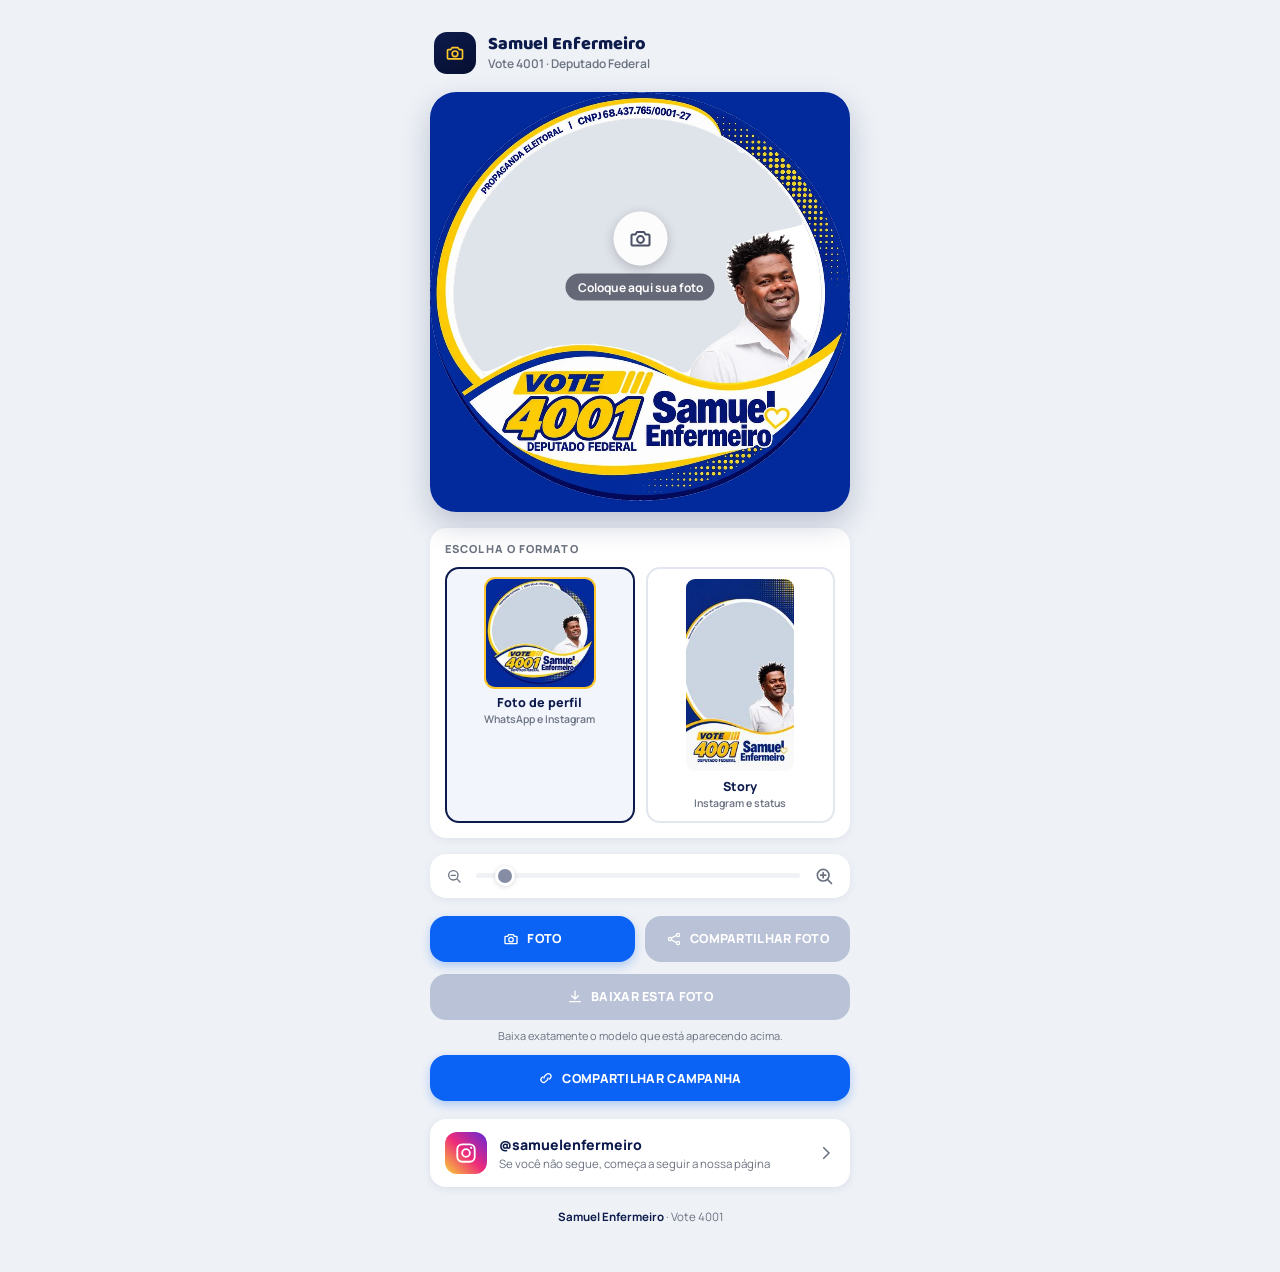
==== index.html @ 2510e33b "Borda do vazado tracada em vez de preenchida, nas duas molduras O serrilhado que aparecia como "cort" ====
<!doctype html>
<html lang="pt-BR">
<head>
<meta charset="utf-8">
<title>Samuel Enfermeiro</title>
<meta name="viewport" content="width=device-width, initial-scale=1, viewport-fit=cover">
<link rel="stylesheet" href="https://fonts.googleapis.com/css2?family=Baloo+2:wght@600;700;800&family=Manrope:wght@400;500;600;700;800&display=swap">
<style>
  :root {
    --navy: #0d1b4c;
    --navy-deep: #060f30;
    --gold: #ffc72c;
    --blue: #0b63f6;
    --ink: #16192b;
    --muted: #6b7280;
    --paper: #eef1f6;
    --card: #ffffff;
    --ring: #e2e6ee;
  }
  * { box-sizing: border-box; -webkit-tap-highlight-color: transparent; }
  html, body { margin: 0; padding: 0; }
  body {
    background: var(--paper);
    color: var(--ink);
    font-family: 'Manrope', system-ui, sans-serif;
    min-height: 100vh;
    display: flex;
    justify-content: center;
    padding: 28px 16px 48px 16px;
  }
  .app {
    width: 100%;
    max-width: 420px;
  }
  .masthead {
    display: flex;
    align-items: center;
    gap: 12px;
    padding: 4px 4px 18px 4px;
  }
  .badge {
    width: 42px; height: 42px; border-radius: 13px; flex-shrink: 0;
    background: linear-gradient(150deg, var(--navy), var(--navy-deep));
    display: flex; align-items: center; justify-content: center;
  }
  .badge svg { color: var(--gold); }
  .masthead-name { font-family: 'Baloo 2', sans-serif; font-weight: 800; font-size: 18px; color: var(--navy); line-height: 1.15; }
  .masthead-tag { font-size: 12px; font-weight: 600; color: var(--muted); margin-top: 1px; }

  .stage {
    position: relative;
    width: 100%;
    aspect-ratio: 1 / 1;
    border-radius: 26px;
    overflow: hidden;
    background: var(--card);
    box-shadow: 0 12px 30px rgba(13,27,76,0.22);
  }
  .stage canvas { position: absolute; inset: 0; width: 100%; height: 100%; touch-action: none; }
  .stage.has-photo canvas { cursor: grab; }
  .stage.dragging canvas { cursor: grabbing; }

  .hint-overlay {
    position: absolute; inset: 0; display: flex; align-items: center; justify-content: center;
    cursor: pointer;
  }
  .hint {
    position: absolute; left: 50%; top: 39%; transform: translate(-50%, -50%);
    display: flex; flex-direction: column; align-items: center; gap: 8px;
  }
  .hint-icon {
    width: 54px; height: 54px; border-radius: 50%;
    background: rgba(255,255,255,0.9);
    display: flex; align-items: center; justify-content: center;
    color: #4a5164;
    box-shadow: 0 3px 12px rgba(0,0,0,0.2);
  }
  .hint-text {
    font-size: 12px; font-weight: 700; color: #fff;
    background: rgba(20,24,44,0.6);
    padding: 5px 12px; border-radius: 999px;
  }

  .zoom-row {
    display: flex; align-items: center; gap: 12px;
    margin-top: 16px; background: var(--card);
    border-radius: 16px; padding: 12px 16px;
    box-shadow: 0 2px 8px rgba(13,27,76,0.06);
  }
  .zoom-row svg { color: var(--muted); flex-shrink: 0; }
  .zoom-row input[type="range"] {
    flex: 1; -webkit-appearance: none; appearance: none;
    height: 5px; border-radius: 999px; background: var(--ring); outline: none;
  }
  .zoom-row input[type="range"]::-webkit-slider-thumb {
    -webkit-appearance: none; appearance: none;
    width: 20px; height: 20px; border-radius: 50%;
    background: var(--navy); border: 3px solid #fff;
    box-shadow: 0 1px 4px rgba(0,0,0,0.3); cursor: pointer;
  }
  .zoom-row input[type="range"]::-moz-range-thumb {
    width: 20px; height: 20px; border-radius: 50%;
    background: var(--navy); border: 3px solid #fff;
    box-shadow: 0 1px 4px rgba(0,0,0,0.3); cursor: pointer;
  }
  .zoom-row input:disabled { opacity: 0.5; }

  .btn-row { display: flex; gap: 10px; margin-top: 18px; }
  .btn {
    font-family: 'Manrope', sans-serif; font-weight: 800; font-size: 12.5px;
    letter-spacing: 0.3px; color: #fff; background: var(--blue);
    border: none; border-radius: 16px; padding: 15px 10px;
    display: flex; align-items: center; justify-content: center; gap: 8px;
    text-align: center; line-height: 1.2; text-transform: uppercase;
    box-shadow: 0 4px 10px rgba(11,99,246,0.28);
    cursor: pointer; user-select: none; -webkit-user-select: none;
  }
  .btn-row .btn { flex: 1; }
  .btn-full { width: 100%; margin-top: 12px; }
  .download-caption {
    font-size: 11px; color: var(--muted); text-align: center;
    margin-top: 8px; line-height: 1.4;
  }
  .btn-ghost {
    background: var(--card); color: var(--navy);
    border: 1.5px solid var(--ring); box-shadow: 0 2px 8px rgba(13,27,76,0.08);
  }
  .btn-ghost svg { color: var(--navy); }
  .btn-ghost:disabled { background: #f1f3f8; color: #a8b0c2; border-color: transparent; box-shadow: none; }
  .btn-ghost:disabled svg { color: #a8b0c2; }
  .btn-row-alt { margin-top: 10px; }

  .estilos {
    margin-top: 16px; background: var(--card); border-radius: 16px;
    padding: 13px 15px 15px; box-shadow: 0 2px 8px rgba(13,27,76,0.06);
  }
  .estilos-rotulo {
    display: block; font-size: 11px; font-weight: 800; letter-spacing: 0.1em;
    text-transform: uppercase; color: var(--muted); margin-bottom: 11px;
  }
  .estilos-opcoes { display: flex; gap: 11px; }
  .estilo {
    flex: 1; display: flex; flex-direction: column; align-items: center; gap: 8px;
    font-family: 'Manrope', sans-serif; font-weight: 800; font-size: 12.5px;
    color: var(--navy); background: #fff; border: 2px solid var(--ring);
    border-radius: 14px; padding: 10px 8px 11px; cursor: pointer;
  }
  .estilo img {
    width: 100%; max-width: 108px; height: auto; border-radius: 9px;
    background: #eef1f6; display: block;
  }
  .estilo.ativo { border-color: var(--navy); background: #f2f5fc; }
  .estilo.ativo img { box-shadow: 0 0 0 2px var(--gold); }
  .estilo span { display: block; line-height: 1.25; }
  .estilo small {
    display: block; font-weight: 600; font-size: 10.5px; color: var(--muted);
    margin-top: 2px; letter-spacing: 0;
  }
  .estilo:active { transform: translateY(1px); }

  .ig-card {
    display: flex; align-items: center; gap: 12px;
    margin-top: 18px; padding: 13px 15px;
    background: var(--card); border-radius: 16px;
    box-shadow: 0 2px 8px rgba(13,27,76,0.08);
    text-decoration: none; color: inherit;
    cursor: pointer; user-select: none; -webkit-user-select: none;
  }
  .ig-card:active { transform: translateY(1px); }
  .ig-icon {
    width: 42px; height: 42px; border-radius: 12px; flex-shrink: 0; color: #fff;
    background: linear-gradient(45deg, #f9ce34 0%, #ee2a7b 50%, #6228d7 100%);
    display: flex; align-items: center; justify-content: center;
  }
  .ig-text { flex: 1; min-width: 0; }
  .ig-handle { font-weight: 800; font-size: 14px; color: var(--navy); }
  .ig-cta { font-size: 11.5px; color: var(--muted); margin-top: 2px; line-height: 1.35; }
  .ig-chev { color: var(--muted); flex-shrink: 0; }
  .btn:disabled {
    background: #b9c2d6; box-shadow: none; cursor: not-allowed;
  }
  .btn:not(:disabled):active { transform: translateY(1px); }
  input[type="file"] { display: none; }

  .footer {
    text-align: center; margin-top: 22px;
    font-size: 11.5px; color: var(--muted);
  }
  .footer strong { color: var(--navy); }

  .toast {
    position: fixed; left: 50%; bottom: 28px; transform: translateX(-50%) translateY(20px);
    background: var(--navy); color: #fff; font-size: 13px; font-weight: 700;
    padding: 12px 20px; border-radius: 999px; box-shadow: 0 8px 20px rgba(0,0,0,0.25);
    opacity: 0; pointer-events: none; transition: opacity 0.25s ease, transform 0.25s ease;
    z-index: 10;
  }
  .toast.show { opacity: 1; transform: translateX(-50%) translateY(0); }

  @media (prefers-reduced-motion: reduce) {
    .toast { transition: none; }
  }
</style>
</head>
<body>
<div class="app">
  <div class="masthead">
    <div class="badge">
      <svg width="20" height="20" viewBox="0 0 24 24" fill="none" stroke="currentColor" stroke-width="2" stroke-linecap="round" stroke-linejoin="round">
        <path d="M4 8h3l1.5-2.5h7L17 8h3a1 1 0 0 1 1 1v9a1 1 0 0 1-1 1H4a1 1 0 0 1-1-1V9a1 1 0 0 1 1-1Z"/>
        <circle cx="12" cy="13" r="3.4"/>
      </svg>
    </div>
    <div>
      <div class="masthead-name">Samuel Enfermeiro</div>
      <div class="masthead-tag">Vote 4001 · Deputado Federal</div>
    </div>
  </div>

  <div class="stage" id="stage">
    <canvas id="canvas" width="1080" height="1080"></canvas>
    <label class="hint-overlay" id="hintOverlay" for="fileInput">
      <div class="hint" id="hint">
        <div class="hint-icon">
          <svg width="24" height="24" viewBox="0 0 24 24" fill="none" stroke="currentColor" stroke-width="2" stroke-linecap="round" stroke-linejoin="round">
            <path d="M4 8h3l1.5-2.5h7L17 8h3a1 1 0 0 1 1 1v9a1 1 0 0 1-1 1H4a1 1 0 0 1-1-1V9a1 1 0 0 1 1-1Z"/>
            <circle cx="12" cy="13" r="3.4"/>
          </svg>
        </div>
        <div class="hint-text">Coloque aqui sua foto</div>
      </div>
    </label>
  </div>

  <div class="estilos" role="radiogroup" aria-label="Formato da foto">
    <span class="estilos-rotulo">Escolha o formato</span>
    <div class="estilos-opcoes">
      <button type="button" class="estilo ativo" data-moldura="0" role="radio" aria-checked="true">
        <img src="[data-uri]" alt="">
        <span>Foto de perfil<small>WhatsApp e Instagram</small></span>
      </button>
      <button type="button" class="estilo" data-moldura="1" role="radio" aria-checked="false">
        <img src="[data-uri]" alt="">
        <span>Story<small>Instagram e status</small></span>
      </button>
    </div>
  </div>

  <div class="zoom-row">
    <svg width="16" height="16" viewBox="0 0 24 24" fill="none" stroke="currentColor" stroke-width="2" stroke-linecap="round" stroke-linejoin="round">
      <circle cx="11" cy="11" r="7"/><path d="M21 21l-4.3-4.3M8 11h6"/>
    </svg>
    <input type="range" id="zoom" min="100" max="260" value="110" disabled>
    <svg width="20" height="20" viewBox="0 0 24 24" fill="none" stroke="currentColor" stroke-width="2" stroke-linecap="round" stroke-linejoin="round">
      <circle cx="11" cy="11" r="7"/><path d="M21 21l-4.3-4.3M11 8v6M8 11h6"/>
    </svg>
  </div>

  <div class="btn-row">
    <label class="btn" id="photoBtn" for="fileInput">
      <svg width="16" height="16" viewBox="0 0 24 24" fill="none" stroke="currentColor" stroke-width="2" stroke-linecap="round" stroke-linejoin="round">
        <path d="M4 8h3l1.5-2.5h7L17 8h3a1 1 0 0 1 1 1v9a1 1 0 0 1-1 1H4a1 1 0 0 1-1-1V9a1 1 0 0 1 1-1Z"/>
        <circle cx="12" cy="13" r="3.4"/>
      </svg>
      <span id="photoBtnLabel">Foto</span>
    </label>
    <button class="btn" id="shareBtn" disabled>
      <svg width="16" height="16" viewBox="0 0 24 24" fill="none" stroke="currentColor" stroke-width="2" stroke-linecap="round" stroke-linejoin="round">
        <circle cx="6" cy="12" r="2.4"/><circle cx="18" cy="6" r="2.4"/><circle cx="18" cy="18" r="2.4"/>
        <path d="M8.1 10.8l7.8-4.4M8.1 13.2l7.8 4.4"/>
      </svg>
      Compartilhar foto
    </button>
  </div>

  <button class="btn btn-full" id="downloadBtn" disabled>
    <svg width="16" height="16" viewBox="0 0 24 24" fill="none" stroke="currentColor" stroke-width="2" stroke-linecap="round" stroke-linejoin="round">
      <path d="M12 3v12M7 10l5 5 5-5M4 19h16"/>
    </svg>
    Baixar esta foto
  </button>
  <div class="download-caption">Baixa exatamente o modelo que está aparecendo acima.</div>

  <button class="btn btn-full" id="campaignBtn">
    <svg width="16" height="16" viewBox="0 0 24 24" fill="none" stroke="currentColor" stroke-width="2" stroke-linecap="round" stroke-linejoin="round">
      <path d="M9 12a4 4 0 0 1 1.2-2.9l2.5-2.5a4 4 0 1 1 5.7 5.7l-1.4 1.4"/>
      <path d="M15 12a4 4 0 0 1-1.2 2.9l-2.5 2.5a4 4 0 1 1-5.7-5.7l1.4-1.4"/>
    </svg>
    Compartilhar campanha
  </button>

  <a class="ig-card" id="igCard" href="https://www.instagram.com/samuelenfermeiro/" target="_blank" rel="noopener noreferrer">
    <div class="ig-icon">
      <svg width="22" height="22" viewBox="0 0 24 24" fill="none" stroke="currentColor" stroke-width="2" stroke-linecap="round" stroke-linejoin="round">
        <rect x="2.5" y="2.5" width="19" height="19" rx="5.4"/>
        <circle cx="12" cy="12" r="4.2"/>
        <circle cx="17.6" cy="6.4" r="1.2" fill="currentColor" stroke="none"/>
      </svg>
    </div>
    <div class="ig-text">
      <div class="ig-handle">@samuelenfermeiro</div>
      <div class="ig-cta">Se voc&ecirc; n&atilde;o segue, come&ccedil;a a seguir a nossa p&aacute;gina</div>
    </div>
    <svg class="ig-chev" width="18" height="18" viewBox="0 0 24 24" fill="none" stroke="currentColor" stroke-width="2.2" stroke-linecap="round" stroke-linejoin="round">
      <path d="M9 5l7 7-7 7"/>
    </svg>
  </a>

  <div class="footer"><strong>Samuel Enfermeiro</strong> · Vote 4001</div>
</div>

<div class="toast" id="toast"></div>

<input type="file" id="fileInput" accept="image/*">

<script>
(function () {
  "use strict";

  var stage = document.getElementById('stage');
  var canvas = document.getElementById('canvas');
  var ctx = canvas.getContext('2d');
  var hintOverlay = document.getElementById('hintOverlay');
  var zoomInput = document.getElementById('zoom');
  var photoBtnLabel = document.getElementById('photoBtnLabel');
  var shareBtn = document.getElementById('shareBtn');
  var downloadBtn = document.getElementById('downloadBtn');
  var campaignBtn = document.getElementById('campaignBtn');
  var fileInput = document.getElementById('fileInput');
  var toastEl = document.getElementById('toast');

  // Todas as artes num so lugar. O que estiver selecionado aparece no quadro
  // de cima e e o que a pessoa baixa — o que ela ve e o que ela leva.
  var MOLDURAS = [
    { nome: "Foto de perfil", W: 1080, H: 1080,
      cx: 509, cy: 394, rx: 448, ry: 327, focoX: 509,
      arquivo: "samuel-enfermeiro-perfil.png", src: "assets/molduras/perfil-1x1.webp" },
    { nome: "Story", W: 900, H: 1600,
      cx: 450, cy: 720, rx: 450, ry: 528, focoX: 450,
      arquivo: "samuel-enfermeiro-story.png", src: "assets/molduras/story-azul.webp" }
  ];
  var selecionado = 0;
  MOLDURAS.forEach(function (m) {
    m.img = new Image();
    m.pronta = false;
    m.img.onload = function () { m.pronta = true; render(); };
    m.img.src = m.src;
  });
  function atual() { return MOLDURAS[selecionado]; }
  function molduraStory() { return atual(); }

  // Recorte pelo proprio alfa da moldura: o buraco e exatamente o que a arte
  // deixou vazado, sem oval aproximado. Evita a foto vazar por baixo das ondas.
  function mascaraDe(moldura, W, H) {
    if (moldura.mascara && moldura.mascara.width === W) return moldura.mascara;
    var c = document.createElement('canvas');
    c.width = W; c.height = H;
    var x = c.getContext('2d');
    x.drawImage(moldura.img, 0, 0, W, H);
    var dados = x.getImageData(0, 0, W, H);
    var d = dados.data;
    // A foto ocupa exatamente o inverso da moldura, inclusive na borda suave.
    // Corte duro aqui deixaria um vão claro em volta do candidato.
    for (var i = 0; i < d.length; i += 4) {
      var a = d[i + 3];
      d[i] = 255; d[i + 1] = 255; d[i + 2] = 255;
      d[i + 3] = 255 - a;
    }
    x.putImageData(dados, 0, 0);
    moldura.mascara = c;
    return c;
  }

  var photo = null;
  var naturalW = 0, naturalH = 0;
  var baseScale = 1;
  var zoom = 1;
  var offsetX = 0, offsetY = 0;
  var autoOffsetY = 0;
  var dragging = false;
  var lastX = 0, lastY = 0;

  var toastTimer = null;
  function showToast(msg) {
    toastEl.textContent = msg;
    toastEl.classList.add('show');
    clearTimeout(toastTimer);
    toastTimer = setTimeout(function () { toastEl.classList.remove('show'); }, 2200);
  }

  function clampOffsets() {
    var scale = baseScale * zoom;
    var drawW = naturalW * scale, drawH = naturalH * scale;
    var h = molduraStory();
    var maxX = Math.max(0, drawW / 2 - h.rx);
    var maxY = Math.max(0, drawH / 2 - h.ry);
    offsetX = Math.min(maxX, Math.max(-maxX, offsetX));
    offsetY = Math.min(maxY, Math.max(-maxY, offsetY));
  }

  var palco = document.createElement('canvas');
  var pctx = palco.getContext('2d');

  function render() {
    var h = atual();
    if (canvas.width !== h.W || canvas.height !== h.H) {
      canvas.width = h.W; canvas.height = h.H;
      stage.style.aspectRatio = h.W + ' / ' + h.H;
    }
    // O palco precisa acompanhar sempre, e nao so quando o canvas muda de
    // tamanho: na abertura os dois ja coincidem e ele ficaria em 300x150.
    if (palco.width !== h.W || palco.height !== h.H) {
      palco.width = h.W; palco.height = h.H;
    }
    ctx.clearRect(0, 0, h.W, h.H);

    pctx.clearRect(0, 0, h.W, h.H);
    pctx.fillStyle = '#dfe3ea';
    pctx.fillRect(0, 0, h.W, h.H);
    if (photo) {
      var scale = baseScale * zoom;
      var drawW = naturalW * scale, drawH = naturalH * scale;
      pctx.drawImage(photo, h.focoX + offsetX - drawW / 2, h.cy + offsetY - drawH / 2, drawW, drawH);
    }
    if (h.pronta) {
      pctx.globalCompositeOperation = 'destination-in';
      pctx.drawImage(mascaraDe(h, h.W, h.H), 0, 0);
      pctx.globalCompositeOperation = 'source-over';
    }
    ctx.drawImage(palco, 0, 0);
    if (h.pronta) ctx.drawImage(h.img, 0, 0, h.W, h.H);
  }

  // Troca de moldura: recalcula o enquadramento para o buraco novo.
  function selecionar(i) {
    if (i === selecionado) return;
    selecionado = i;
    var h = atual();
    if (photo) {
      baseScale = Math.max((h.rx * 2) / naturalW, (h.ry * 2) / naturalH);
      offsetY = naturalH * 0.10 * baseScale;
      autoOffsetY = offsetY;
      offsetX = 0;
      zoom = Number(zoomInput.value) / 100;
      clampOffsets();
    }
    Array.prototype.forEach.call(document.querySelectorAll('[data-moldura]'), function (b) {
      var ativo = Number(b.getAttribute('data-moldura')) === i;
      b.classList.toggle('ativo', ativo);
      b.setAttribute('aria-checked', ativo ? 'true' : 'false');
    });
    render();
    showToast(h.nome);
  }


  function loadPhoto(file) {
    var url = URL.createObjectURL(file);
    var image = new Image();
    image.onload = function () {
      photo = image;
      naturalW = image.naturalWidth;
      naturalH = image.naturalHeight;
      var h0 = molduraStory();
      baseScale = Math.max((h0.rx * 2) / naturalW, (h0.ry * 2) / naturalH);
      zoom = 1;
      offsetX = 0;
      // Enquadramento inicial mirando um pouco acima do centro: em retrato o rosto
      // fica no terco superior, e centralizar corta o alto da cabeca.
      offsetY = naturalH * 0.10 * baseScale;
      clampOffsets();
      autoOffsetY = offsetY;
      zoomInput.disabled = false;
      zoomInput.value = 110;
      zoom = 1.10;
      hintOverlay.style.display = 'none';
      stage.classList.add('has-photo');
      downloadBtn.disabled = false;
      shareBtn.disabled = false;
      photoBtnLabel.textContent = 'Trocar foto';
      render();
      URL.revokeObjectURL(url);
    };
    image.onerror = function () {
      showToast('Não foi possível abrir essa foto.');
      URL.revokeObjectURL(url);
    };
    image.src = url;
  }

  fileInput.addEventListener('change', function (e) {
    var file = e.target.files && e.target.files[0];
    if (file) loadPhoto(file);
    fileInput.value = '';
  });

  zoomInput.addEventListener('input', function () {
    zoom = Number(zoomInput.value) / 100;
    clampOffsets();
    render();
  });

  function canvasScale() {
    var rect = canvas.getBoundingClientRect();
    var h = atual();
    return { x: h.W / rect.width, y: h.H / rect.height };
  }

  canvas.addEventListener('pointerdown', function (e) {
    if (!photo) return;
    dragging = true;
    stage.classList.add('dragging');
    lastX = e.clientX;
    lastY = e.clientY;
    canvas.setPointerCapture(e.pointerId);
  });
  canvas.addEventListener('pointermove', function (e) {
    if (!dragging) return;
    var s = canvasScale();
    offsetX += (e.clientX - lastX) * s.x;
    offsetY += (e.clientY - lastY) * s.y;
    lastX = e.clientX;
    lastY = e.clientY;
    clampOffsets();
    render();
  });
  function endDrag() { dragging = false; stage.classList.remove('dragging'); }
  canvas.addEventListener('pointerup', endDrag);
  canvas.addEventListener('pointercancel', endDrag);
  canvas.addEventListener('pointerleave', function () { if (dragging) endDrag(); });

  function outputFilename() { return 'samuel-enfermeiro-vote-4001.png'; }

  function browserSave(blob, filename) {
    var url = URL.createObjectURL(blob);
    var a = document.createElement('a');
    a.href = url;
    a.download = filename;
    document.body.appendChild(a);
    a.click();
    a.remove();
    setTimeout(function () { URL.revokeObjectURL(url); }, 2000);
    return Promise.resolve();
  }

  function saveBlob(blob, filename) {
    if (window.claude && typeof window.claude.use === 'function') {
      return window.claude.use('downloads').then(function (downloads) {
        if (!downloads) return browserSave(blob, filename);
        return downloads.save({ filename: filename, data: blob }).catch(function (err) {
          if (err && err.code === 'declined') return;
          return browserSave(blob, filename);
        });
      }).catch(function () { return browserSave(blob, filename); });
    }
    return browserSave(blob, filename);
  }

  function canvasToBlob(c) {
    return new Promise(function (resolve) { c.toBlob(function (blob) { resolve(blob); }, 'image/png'); });
  }

  // Formato quadrado 1:1 (feed e foto de perfil): a moldura circular por cima,
  // a foto por baixo aparecendo pelo miolo vazado. Recortar a foto no circulo
  // externo evita que ela vaze nos cantos, onde a moldura e transparente.
  // Gera o arquivo da moldura selecionada, com o mesmo encaixe do quadro.
  function desenharAtual() {
    var h = atual();
    var c = document.createElement('canvas');
    c.width = h.W; c.height = h.H;
    var g = c.getContext('2d');
    render();
    g.drawImage(canvas, 0, 0);
    return c;
  }

  // Um arquivo por toque: navegador de celular costuma bloquear downloads em sequência.
  function baixar(botao) {
    if (!photo) return;
    var h = atual();
    botao.disabled = true;
    canvasToBlob(desenharAtual()).then(function (blob) {
      if (!blob) return;
      return saveBlob(blob, h.arquivo).then(function () { showToast('Foto baixada!'); });
    }).catch(function () {
      showToast('Não foi possível baixar. Tente de novo.');
    }).then(function () {
      botao.disabled = false;
    });
  }

  Array.prototype.forEach.call(document.querySelectorAll('[data-moldura]'), function (b) {
    b.addEventListener('click', function () { selecionar(Number(b.getAttribute('data-moldura'))); });
  });

  // arrastar para o lado percorre as molduras, quando nao ha foto para reposicionar
  var toqueX = null, toqueY = null;
  canvas.addEventListener('pointerdown', function (e) { toqueX = e.clientX; toqueY = e.clientY; });
  canvas.addEventListener('pointerup', function (e) {
    if (toqueX === null) return;
    var dx = e.clientX - toqueX, dy = e.clientY - toqueY;
    toqueX = null;
    if (!photo && Math.abs(dx) > 45 && Math.abs(dx) > Math.abs(dy) * 1.5) {
      var i = selecionado + (dx < 0 ? 1 : -1);
      selecionar((i + MOLDURAS.length) % MOLDURAS.length);
    }
  });

  downloadBtn.addEventListener('click', function () { baixar(downloadBtn); });

  shareBtn.addEventListener('click', function () {
    canvas.toBlob(function (blob) {
      if (!blob) return;
      var filename = outputFilename();
      if (navigator.canShare) {
        var file = new File([blob], filename, { type: 'image/png' });
        if (navigator.canShare({ files: [file] })) {
          navigator.share({
            files: [file],
            title: 'Eu apoio Samuel Enfermeiro',
            text: 'Vote 4001 - Samuel Enfermeiro para Deputado Federal'
          }).catch(function (err) {
            if (err && err.name === 'AbortError') return;
            saveBlob(blob, filename);
          });
          return;
        }
      }
      saveBlob(blob, filename);
    }, 'image/png');
  });

  campaignBtn.addEventListener('click', function () {
    var shareData = {
      title: 'Eu apoio Samuel Enfermeiro',
      text: 'Vote 4001 - Samuel Enfermeiro para Deputado Federal.',
      url: location.href
    };
    if (navigator.share) {
      navigator.share(shareData).catch(function (err) {
        if (err && err.name === 'AbortError') return;
        copyLink();
      });
    } else {
      copyLink();
    }
  });

  function copyLink() {
    if (navigator.clipboard && navigator.clipboard.writeText) {
      navigator.clipboard.writeText(location.href).then(function () {
        showToast('Link copiado!');
      }).catch(function () {
        showToast('Não foi possível copiar o link.');
      });
    } else {
      showToast('Não foi possível copiar o link.');
    }
  }

  render();
})();
</script>
</body>
</html>
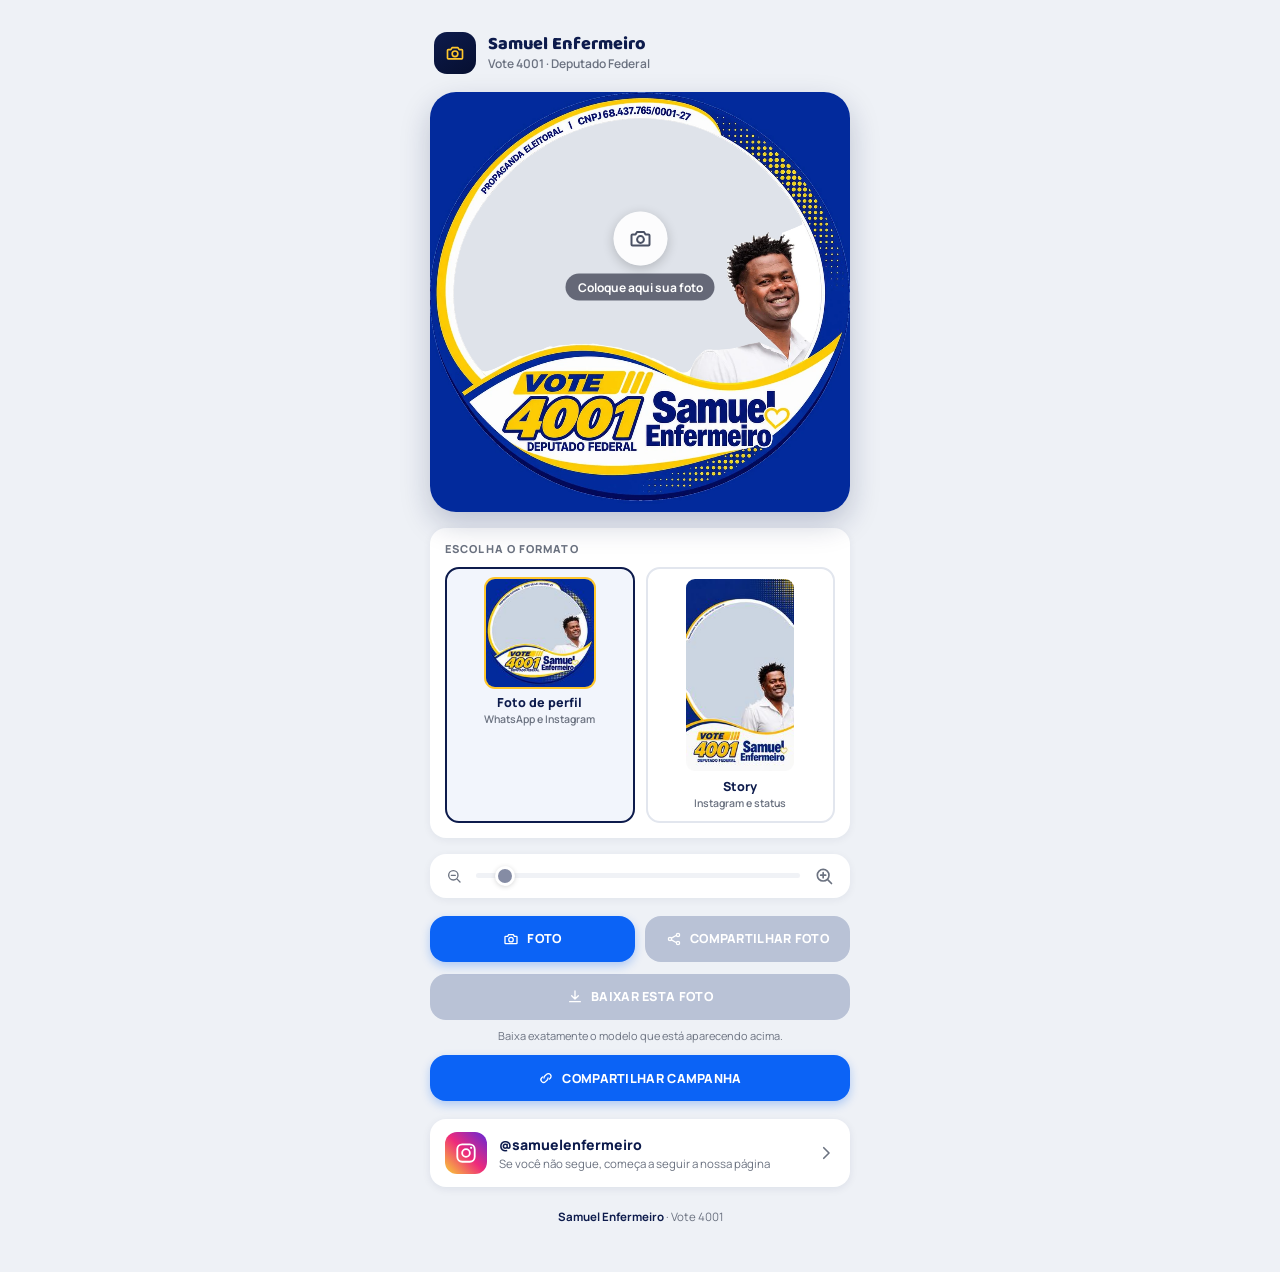
==== commit 03bfe93a: "Recorte do candidato colado na silhueta, sem a lasca branca em volta O que aparecia como "recorte" n" ====
--- a/index.html
+++ b/index.html
@@ -236,11 +236,11 @@
     <span class="estilos-rotulo">Escolha o formato</span>
     <div class="estilos-opcoes">
       <button type="button" class="estilo ativo" data-moldura="0" role="radio" aria-checked="true">
-        <img src="[data-uri]" alt="">
+        <img src="[data-uri]" alt="">
         <span>Foto de perfil<small>WhatsApp e Instagram</small></span>
       </button>
       <button type="button" class="estilo" data-moldura="1" role="radio" aria-checked="false">
-        <img src="[data-uri]" alt="">
+        <img src="[data-uri]" alt="">
         <span>Story<small>Instagram e status</small></span>
       </button>
     </div>
@@ -336,7 +336,7 @@
       cx: 509, cy: 394, rx: 448, ry: 327, focoX: 509,
       arquivo: "samuel-enfermeiro-perfil.png", src: "assets/molduras/perfil-1x1.webp" },
     { nome: "Story", W: 900, H: 1600,
-      cx: 450, cy: 720, rx: 450, ry: 528, focoX: 450,
+      cx: 449, cy: 730, rx: 450, ry: 538, focoX: 449,
       arquivo: "samuel-enfermeiro-story.png", src: "assets/molduras/story-azul.webp" }
   ];
   var selecionado = 0;
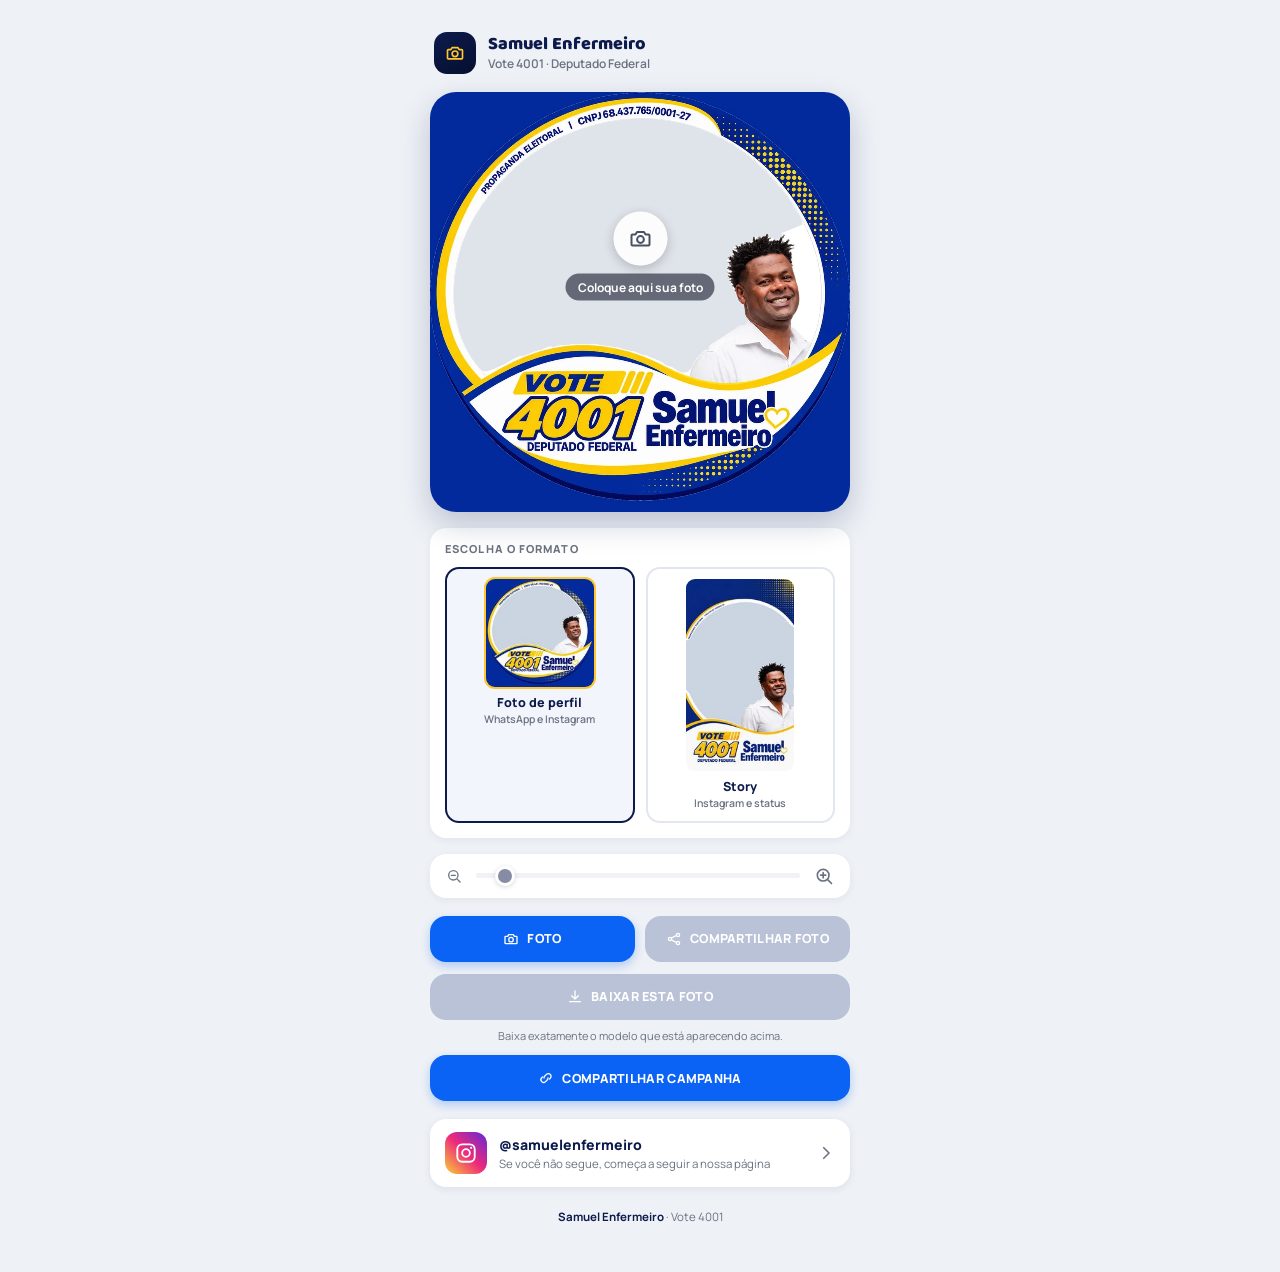
==== commit ec0eb471: "Sem riscos na roupa do candidato e sem escada nos ombros Sobravam tres defeitos que so apareciam com" ====
--- a/index.html
+++ b/index.html
@@ -236,11 +236,11 @@
     <span class="estilos-rotulo">Escolha o formato</span>
     <div class="estilos-opcoes">
       <button type="button" class="estilo ativo" data-moldura="0" role="radio" aria-checked="true">
-        <img src="[data-uri]" alt="">
+        <img src="[data-uri]" alt="">
         <span>Foto de perfil<small>WhatsApp e Instagram</small></span>
       </button>
       <button type="button" class="estilo" data-moldura="1" role="radio" aria-checked="false">
-        <img src="[data-uri]" alt="">
+        <img src="[data-uri]" alt="">
         <span>Story<small>Instagram e status</small></span>
       </button>
     </div>
@@ -336,7 +336,7 @@
       cx: 509, cy: 394, rx: 448, ry: 327, focoX: 509,
       arquivo: "samuel-enfermeiro-perfil.png", src: "assets/molduras/perfil-1x1.webp" },
     { nome: "Story", W: 900, H: 1600,
-      cx: 449, cy: 730, rx: 450, ry: 538, focoX: 449,
+      cx: 449, cy: 709, rx: 450, ry: 517, focoX: 449,
       arquivo: "samuel-enfermeiro-story.png", src: "assets/molduras/story-azul.webp" }
   ];
   var selecionado = 0;
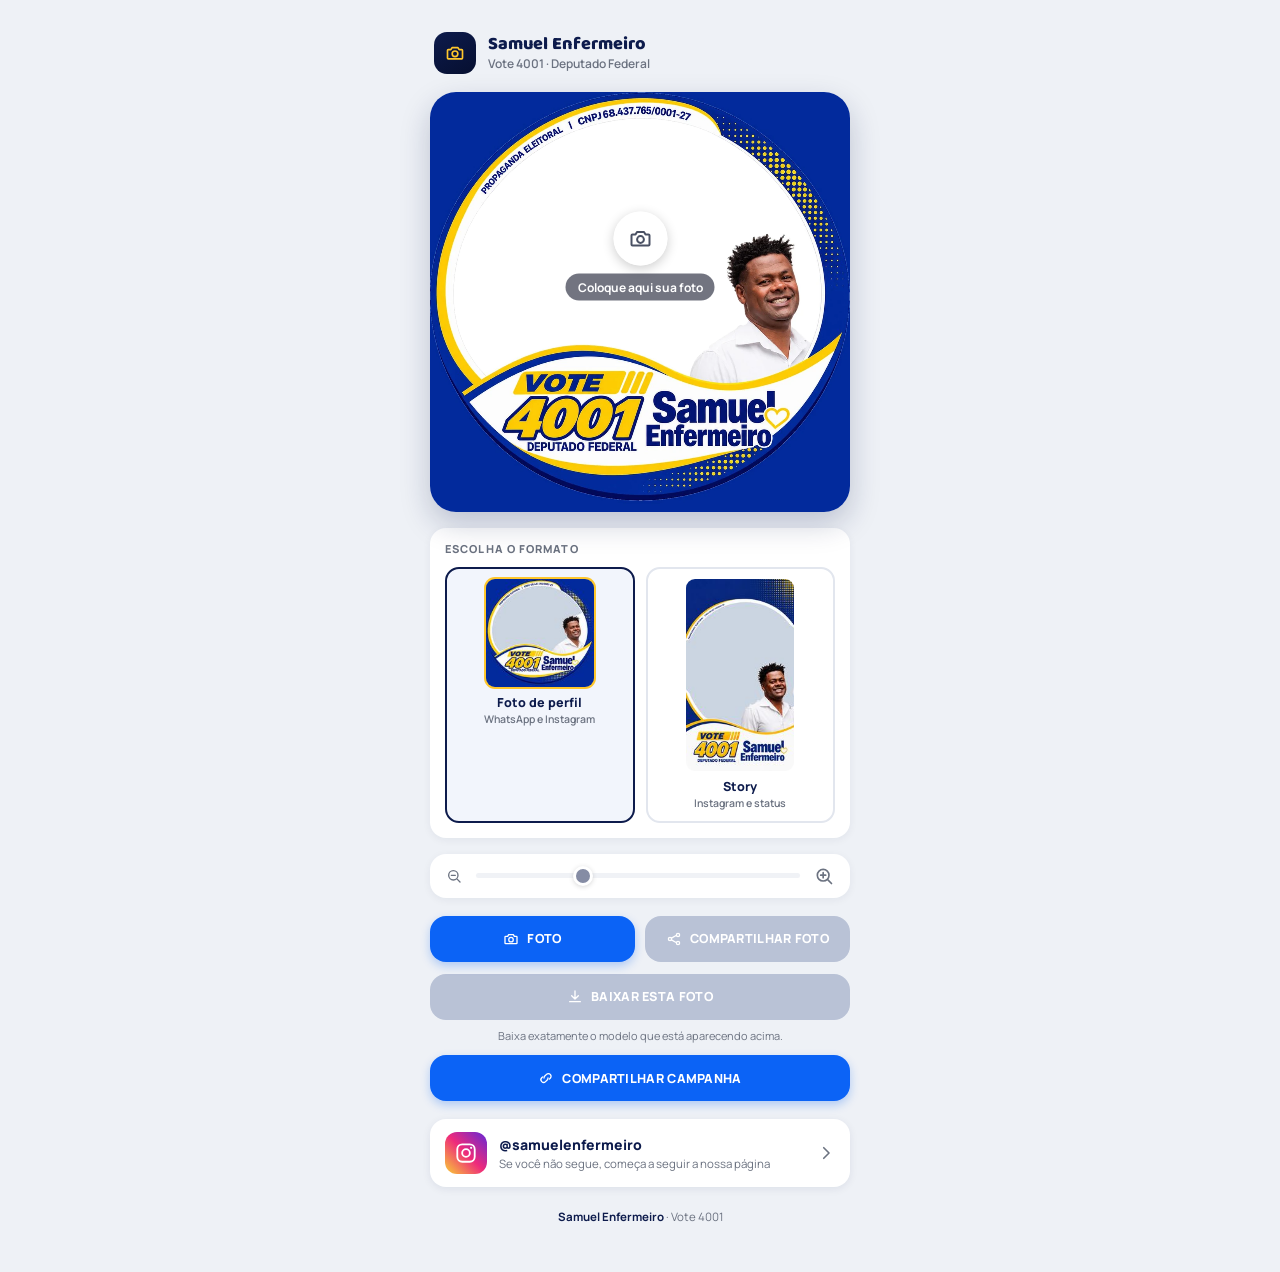
==== commit e42e323b: "Zoom para tras ate a foto caber inteira, sem corte nas bordas O corte que aparecia era na foto de qu" ====
--- a/index.html
+++ b/index.html
@@ -250,7 +250,7 @@
     <svg width="16" height="16" viewBox="0 0 24 24" fill="none" stroke="currentColor" stroke-width="2" stroke-linecap="round" stroke-linejoin="round">
       <circle cx="11" cy="11" r="7"/><path d="M21 21l-4.3-4.3M8 11h6"/>
     </svg>
-    <input type="range" id="zoom" min="100" max="260" value="110" disabled>
+    <input type="range" id="zoom" min="40" max="260" value="110" disabled>
     <svg width="20" height="20" viewBox="0 0 24 24" fill="none" stroke="currentColor" stroke-width="2" stroke-linecap="round" stroke-linejoin="round">
       <circle cx="11" cy="11" r="7"/><path d="M21 21l-4.3-4.3M11 8v6M8 11h6"/>
     </svg>
@@ -415,7 +415,7 @@
     ctx.clearRect(0, 0, h.W, h.H);
 
     pctx.clearRect(0, 0, h.W, h.H);
-    pctx.fillStyle = '#dfe3ea';
+    pctx.fillStyle = '#ffffff';
     pctx.fillRect(0, 0, h.W, h.H);
     if (photo) {
       var scale = baseScale * zoom;
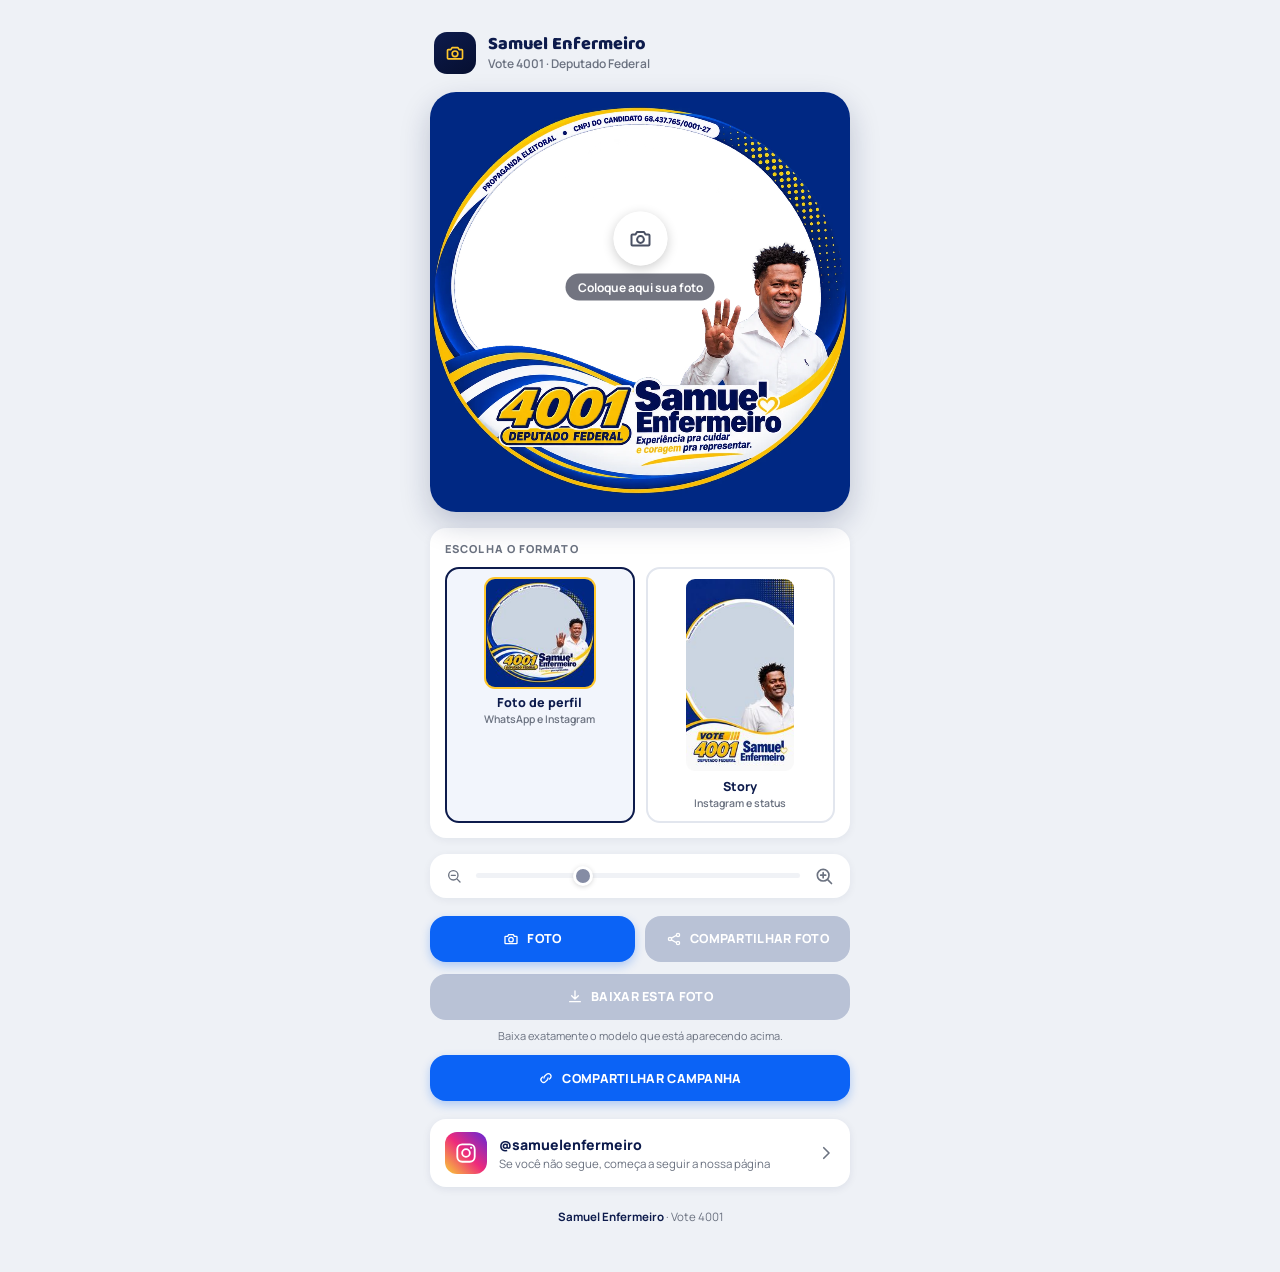
==== commit e74d0ee1: "Moldura de perfil trocada pela arte nova, com alfa de verdade A arte nova chegou como PNG com canal " ====
--- a/index.html
+++ b/index.html
@@ -236,7 +236,7 @@
     <span class="estilos-rotulo">Escolha o formato</span>
     <div class="estilos-opcoes">
       <button type="button" class="estilo ativo" data-moldura="0" role="radio" aria-checked="true">
-        <img src="[data-uri]" alt="">
+        <img src="[data-uri]" alt="">
         <span>Foto de perfil<small>WhatsApp e Instagram</small></span>
       </button>
       <button type="button" class="estilo" data-moldura="1" role="radio" aria-checked="false">
@@ -333,7 +333,7 @@
   // de cima e e o que a pessoa baixa — o que ela ve e o que ela leva.
   var MOLDURAS = [
     { nome: "Foto de perfil", W: 1080, H: 1080,
-      cx: 509, cy: 394, rx: 448, ry: 327, focoX: 509,
+      cx: 533, cy: 418, rx: 471, ry: 335, focoX: 533,
       arquivo: "samuel-enfermeiro-perfil.png", src: "assets/molduras/perfil-1x1.webp" },
     { nome: "Story", W: 900, H: 1600,
       cx: 449, cy: 709, rx: 450, ry: 517, focoX: 449,
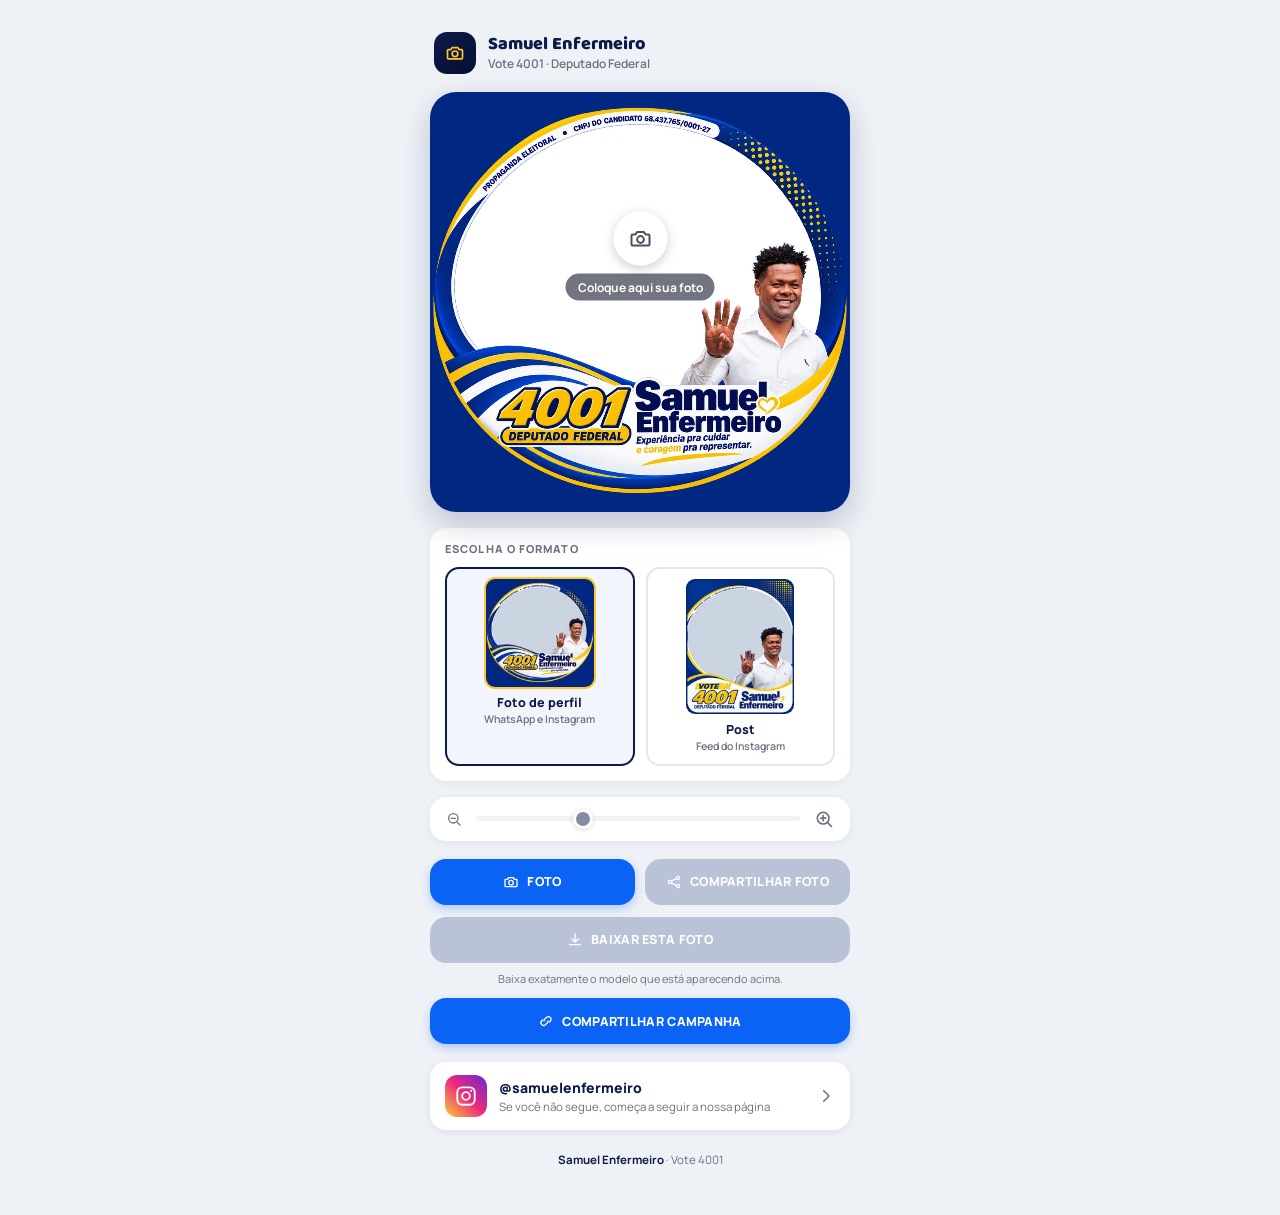
==== commit fd2f4018: "Segundo formato passa a ser o post 4:5, com a arte nova A arte nova chegou em 1122x1402, que e 4:5 —" ====
--- a/index.html
+++ b/index.html
@@ -240,8 +240,8 @@
         <span>Foto de perfil<small>WhatsApp e Instagram</small></span>
       </button>
       <button type="button" class="estilo" data-moldura="1" role="radio" aria-checked="false">
-        <img src="[data-uri]" alt="">
-        <span>Story<small>Instagram e status</small></span>
+        <img src="[data-uri]" alt="">
+        <span>Post<small>Feed do Instagram</small></span>
       </button>
     </div>
   </div>
@@ -335,16 +335,21 @@
     { nome: "Foto de perfil", W: 1080, H: 1080,
       cx: 533, cy: 418, rx: 471, ry: 335, focoX: 533,
       arquivo: "samuel-enfermeiro-perfil.png", src: "assets/molduras/perfil-1x1.webp" },
-    { nome: "Story", W: 900, H: 1600,
-      cx: 449, cy: 709, rx: 450, ry: 517, focoX: 449,
-      arquivo: "samuel-enfermeiro-story.png", src: "assets/molduras/story-azul.webp" }
+    { nome: "Post", W: 1080, H: 1350,
+      cx: 539, cy: 559, rx: 523, ry: 459, focoX: 539,
+      arquivo: "samuel-enfermeiro-post.png", src: "assets/molduras/post-45.webp" }
   ];
   var selecionado = 0;
+  // O GitHub Pages manda o navegador guardar as artes por 10 minutos. Como o
+  // nome do arquivo nao muda, uma moldura corrigida podia demorar a aparecer.
+  // A versao abaixo e o resumo do conteudo das artes: muda quando elas mudam,
+  // e o navegador busca a nova na hora.
+  var VERSAO = 'd147ddbd';
   MOLDURAS.forEach(function (m) {
     m.img = new Image();
     m.pronta = false;
     m.img.onload = function () { m.pronta = true; render(); };
-    m.img.src = m.src;
+    m.img.src = m.src + '?v=' + VERSAO;
   });
   function atual() { return MOLDURAS[selecionado]; }
   function molduraStory() { return atual(); }
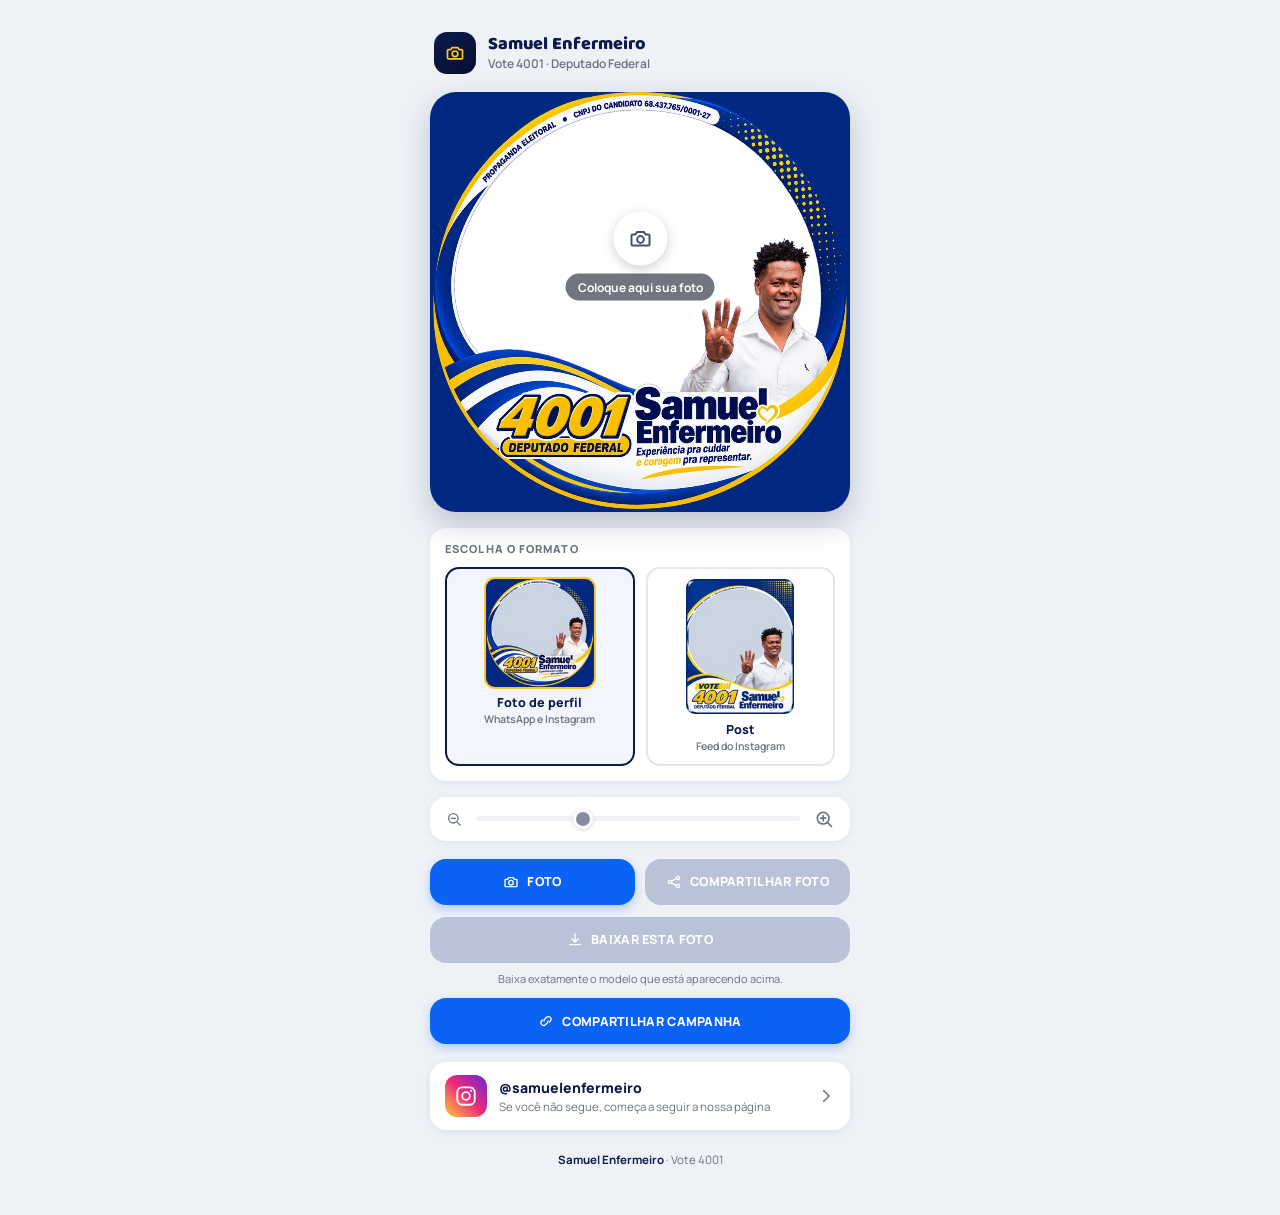
==== commit 87f11763: "Vaos entre os dedos voltam a ser vazado, nas duas molduras O recorte falhado na mao do candidato era" ====
--- a/index.html
+++ b/index.html
@@ -236,11 +236,11 @@
     <span class="estilos-rotulo">Escolha o formato</span>
     <div class="estilos-opcoes">
       <button type="button" class="estilo ativo" data-moldura="0" role="radio" aria-checked="true">
-        <img src="[data-uri]" alt="">
+        <img src="[data-uri]" alt="">
         <span>Foto de perfil<small>WhatsApp e Instagram</small></span>
       </button>
       <button type="button" class="estilo" data-moldura="1" role="radio" aria-checked="false">
-        <img src="[data-uri]" alt="">
+        <img src="[data-uri]" alt="">
         <span>Post<small>Feed do Instagram</small></span>
       </button>
     </div>
@@ -333,10 +333,10 @@
   // de cima e e o que a pessoa baixa — o que ela ve e o que ela leva.
   var MOLDURAS = [
     { nome: "Foto de perfil", W: 1080, H: 1080,
-      cx: 533, cy: 418, rx: 471, ry: 335, focoX: 533,
+      cx: 534, cy: 409, rx: 471, ry: 362, focoX: 534,
       arquivo: "samuel-enfermeiro-perfil.png", src: "assets/molduras/perfil-1x1.webp" },
     { nome: "Post", W: 1080, H: 1350,
-      cx: 539, cy: 559, rx: 523, ry: 459, focoX: 539,
+      cx: 544, cy: 562, rx: 520, ry: 461, focoX: 544,
       arquivo: "samuel-enfermeiro-post.png", src: "assets/molduras/post-45.webp" }
   ];
   var selecionado = 0;
@@ -344,7 +344,7 @@
   // nome do arquivo nao muda, uma moldura corrigida podia demorar a aparecer.
   // A versao abaixo e o resumo do conteudo das artes: muda quando elas mudam,
   // e o navegador busca a nova na hora.
-  var VERSAO = 'd147ddbd';
+  var VERSAO = '83513677';
   MOLDURAS.forEach(function (m) {
     m.img = new Image();
     m.pronta = false;
